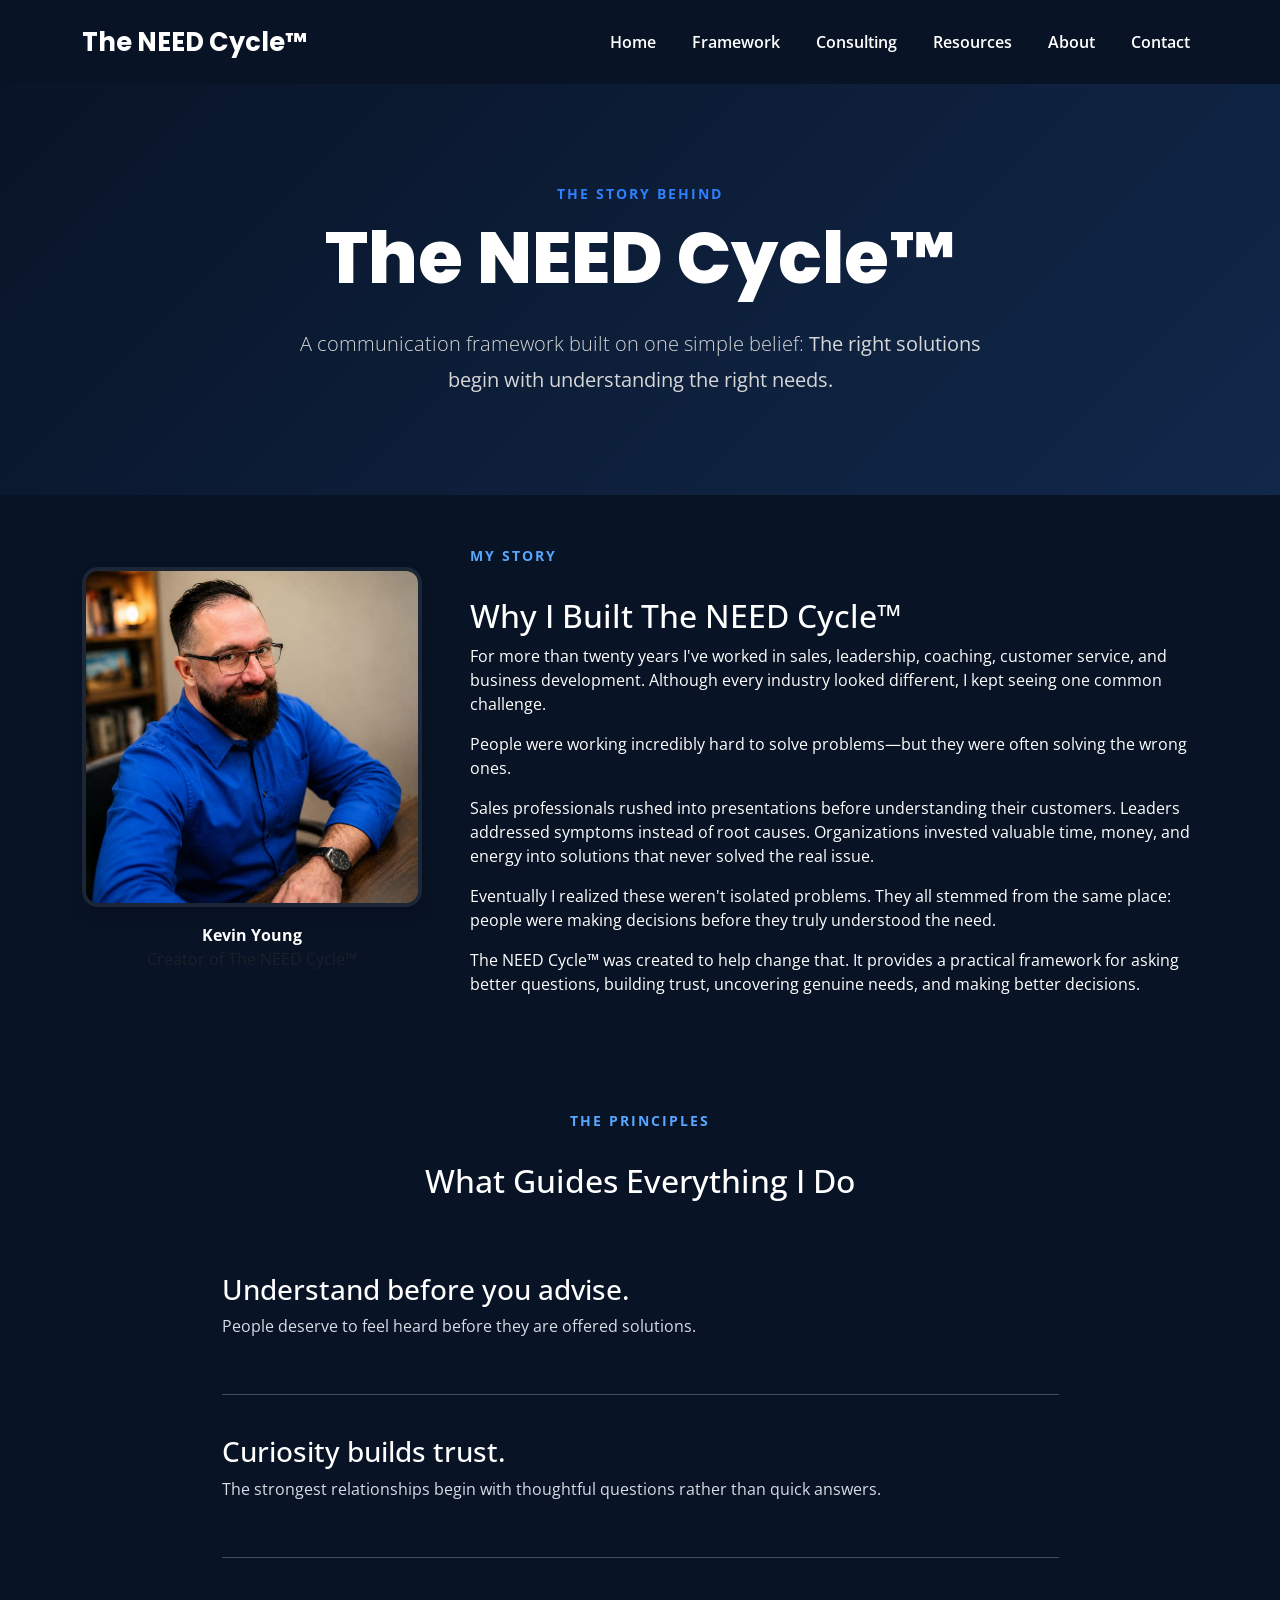
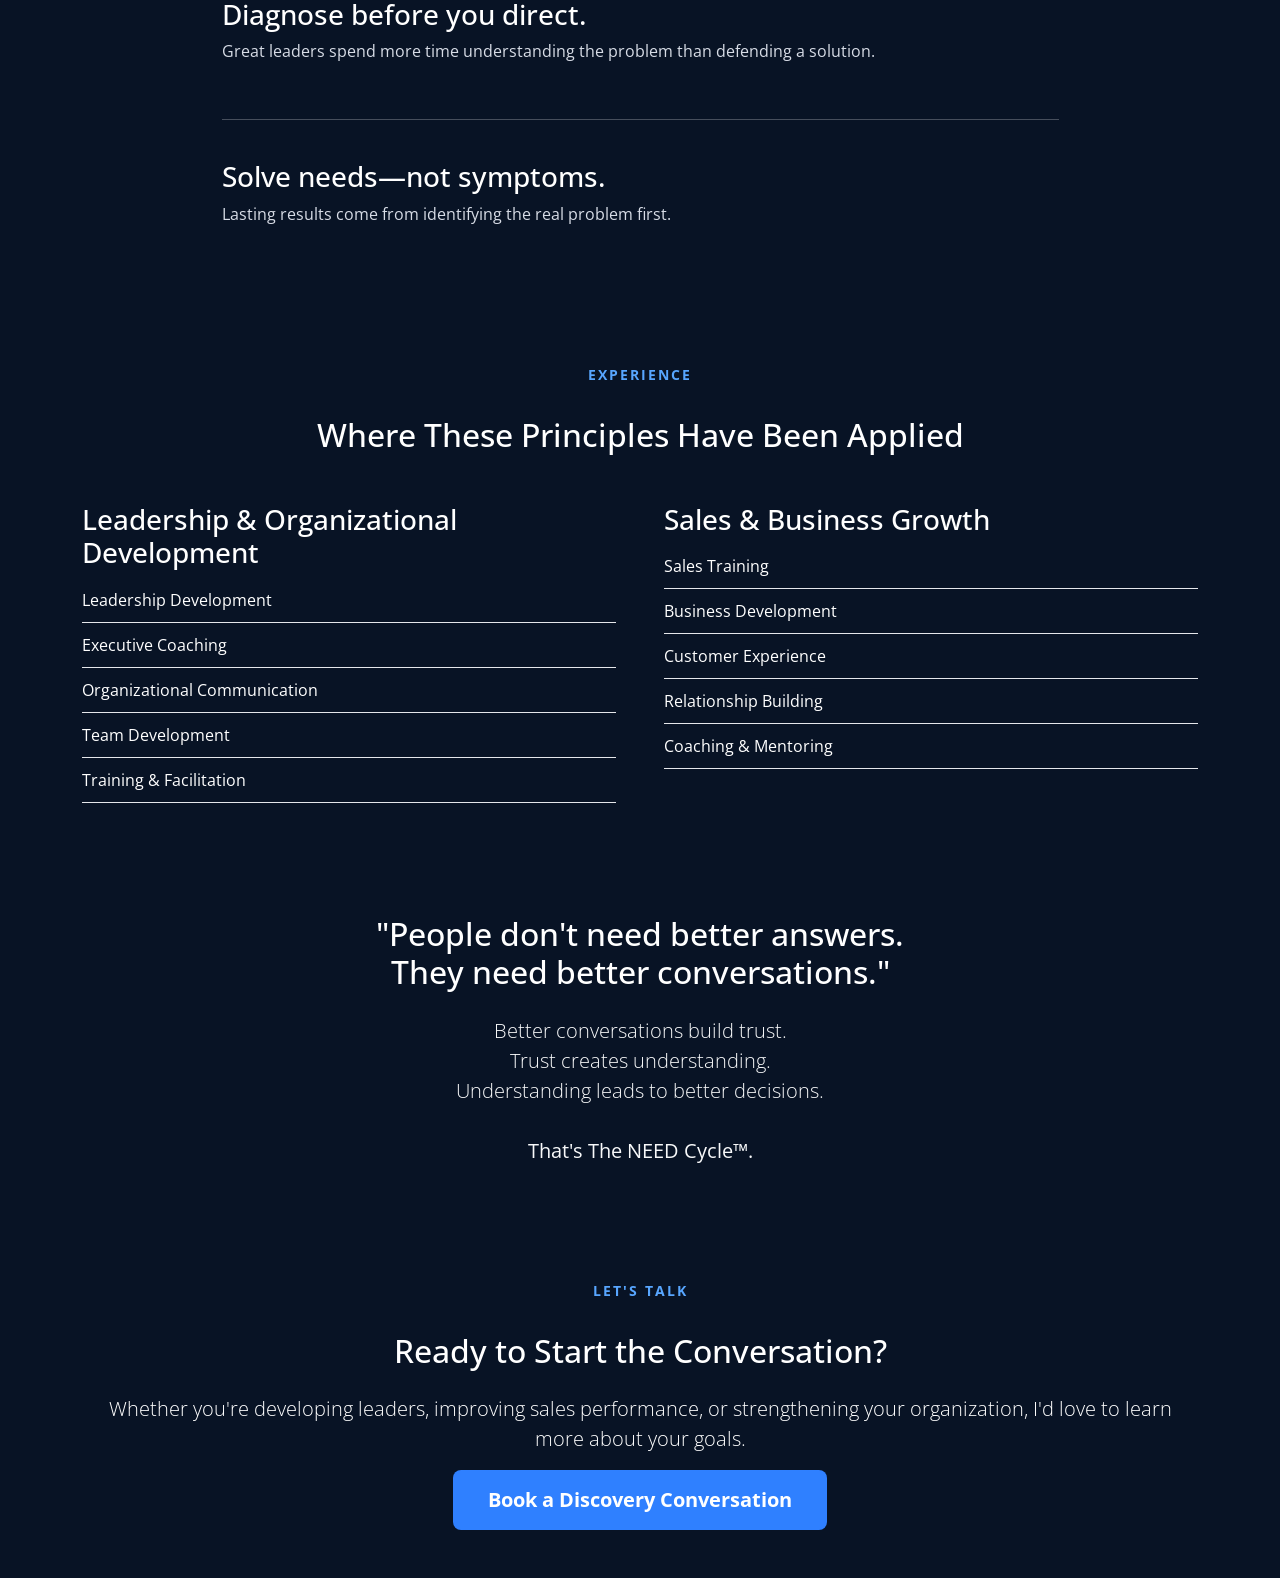
==== about.html @ b8d54316 "Redesign About page" ====
<!DOCTYPE html><html lang="en"><head><meta charset="UTF-8"><meta name="viewport" content="width=device-width,initial-scale=1"><title>About | The NEED Cycle™</title><link href="https://cdn.jsdelivr.net/npm/bootstrap@5.3.7/dist/css/bootstrap.min.css" rel="stylesheet"><link href="https://fonts.googleapis.com/css2?family=Poppins:wght@300;400;600;700;800&family=Open+Sans:wght@300;400;600&display=swap" rel="stylesheet"><link rel="stylesheet" href="styles.css"></head><body><nav class="navbar navbar-expand-lg navbar-dark fixed-top"><div class="container"><a class="navbar-brand fw-bold" href="index.html">The NEED Cycle™</a><button class="navbar-toggler" type="button" data-bs-toggle="collapse" data-bs-target="#navbar"><span class="navbar-toggler-icon"></span></button><div class="collapse navbar-collapse" id="navbar"><ul class="navbar-nav ms-auto"><li class="nav-item"><a class="nav-link" href="index.html">Home</a></li><li class="nav-item"><a class="nav-link" href="framework.html">Framework</a></li><li class="nav-item"><a class="nav-link" href="consulting.html">Consulting</a></li><li class="nav-item"><a class="nav-link" href="resources.html">Resources</a></li><li class="nav-item"><a class="nav-link active" href="about.html">About</a></li><li class="nav-item"><a class="nav-link" href="contact.html">Contact</a></li></ul></div></div></nav><section class="hero hero-sm"><div class="container"><div class="row justify-content-center text-center"><div class="col-lg-8"><span class="section-tag mb-3 d-inline-block">THE STORY BEHIND</span><h1>The NEED Cycle™</h1><p class="lead mt-4">A communication framework built on one simple belief: <strong>The right solutions begin with understanding the right needs.</strong></p></div></div></div></section><section class="py-5"><div class="container"><div class="row align-items-center g-5"><div class="col-lg-4 text-center"><img src="images/kevin-young.jpg" alt="Kevin Young" class="img-fluid rounded-4 shadow about-photo"><p class="mt-3 mb-0 fw-bold">Kevin Young</p><p class="text-muted">Creator of The NEED Cycle™</p></div><div class="col-lg-8"><span class="section-tag">MY STORY</span><h2 class="mt-3">Why I Built The NEED Cycle™</h2><p>For more than twenty years I've worked in sales, leadership, coaching, customer service, and business development. Although every industry looked different, I kept seeing one common challenge.</p><p>People were working incredibly hard to solve problems—but they were often solving the wrong ones.</p><p>Sales professionals rushed into presentations before understanding their customers. Leaders addressed symptoms instead of root causes. Organizations invested valuable time, money, and energy into solutions that never solved the real issue.</p><p>Eventually I realized these weren't isolated problems. They all stemmed from the same place: people were making decisions before they truly understood the need.</p><p>The NEED Cycle™ was created to help change that. It provides a practical framework for asking better questions, building trust, uncovering genuine needs, and making better decisions.</p></div></div></div></section><section class="py-5" style="background:#081325;"><div class="container"><div class="text-center mb-5"><span class="section-tag">THE PRINCIPLES</span><h2 class="mt-3 text-white">What Guides Everything I Do</h2></div><div class="col-lg-9 mx-auto"><div class="belief-item"><h3>Understand before you advise.</h3><p>People deserve to feel heard before they are offered solutions.</p></div><hr><div class="belief-item"><h3>Curiosity builds trust.</h3><p>The strongest relationships begin with thoughtful questions rather than quick answers.</p></div><hr><div class="belief-item"><h3>Diagnose before you direct.</h3><p>Great leaders spend more time understanding the problem than defending a solution.</p></div><hr><div class="belief-item"><h3>Solve needs—not symptoms.</h3><p>Lasting results come from identifying the real problem first.</p></div></div></div></section><section class="py-5"><div class="container"><div class="text-center mb-5"><span class="section-tag">EXPERIENCE</span><h2 class="mt-3">Where These Principles Have Been Applied</h2></div><div class="row g-5"><div class="col-lg-6"><h3>Leadership & Organizational Development</h3><ul class="experience-list"><li>Leadership Development</li><li>Executive Coaching</li><li>Organizational Communication</li><li>Team Development</li><li>Training & Facilitation</li></ul></div><div class="col-lg-6"><h3>Sales & Business Growth</h3><ul class="experience-list"><li>Sales Training</li><li>Business Development</li><li>Customer Experience</li><li>Relationship Building</li><li>Coaching & Mentoring</li></ul></div></div></div></section><section class="py-5 text-center" style="background:#081325;"><div class="container"><div class="col-lg-8 mx-auto"><h2 class="text-white mb-4">"People don't need better answers.<br>They need better conversations."</h2><p class="lead text-light">Better conversations build trust.<br>Trust creates understanding.<br>Understanding leads to better decisions.<br><br><strong>That's The NEED Cycle™.</strong></p></div></div></section><section class="py-5"><div class="container text-center"><span class="section-tag">LET'S TALK</span><h2 class="mt-3">Ready to Start the Conversation?</h2><p class="lead mt-4">Whether you're developing leaders, improving sales performance, or strengthening your organization, I'd love to learn more about your goals.</p><a href="contact.html" class="btn btn-primary btn-lg">Book a Discovery Conversation</a></div></section><script src="https://cdn.jsdelivr.net/npm/bootstrap@5.3.7/dist/js/bootstrap.bundle.min.js"></script></body></html>
---- styles.css ----
/* ==========================
   GENERAL
========================== */

body{

    margin:0;

    font-family:'Open Sans',sans-serif;

    background:#081325;

    color:white;

}

/* ==========================
   NAVIGATION
========================== */

.navbar{

    background:#081325;

    padding:18px 0;

}

.navbar-brand{

    font-family:'Poppins',sans-serif;

    font-size:1.6rem;

    font-weight:700;

}

.nav-link{

    color:white !important;

    margin-left:20px;

    font-weight:600;

}

.nav-link:hover{

    color:#2F80FF !important;

}

/* ==========================
   HERO
========================== */

.hero{

    min-height:100vh;

    display:flex;

    align-items:center;

    background:linear-gradient(135deg,#081325,#11284B);

    padding-top:100px;

}

.hero h1{

    font-family:'Poppins',sans-serif;

    font-size:4.5rem;

    font-weight:800;

    line-height:1.05;

    margin-bottom:30px;

}

.hero span{

    color:#2F80FF;

}

.hero p{

    color:#d7d7d7;

    font-size:1.25rem;

    line-height:1.8;

}

.btn-primary{

    background:#2F80FF;

    border:none;

    padding:15px 35px;

    font-weight:700;

}

.btn-primary:hover{

    background:#1E6CE5;

}

.btn-outline-light{

    padding:15px 35px;

    font-weight:700;

}

.cycle-placeholder{

    border:2px dashed rgba(255,255,255,.3);

    border-radius:20px;

    padding:80px 40px;

}

.cycle-placeholder h2{

    font-family:'Poppins',sans-serif;

    font-weight:700;

}

/* ==========================
   HERO IMAGE
========================== */

.hero-wheel{
    max-width:520px;
    width:100%;
    display:block;
    border-radius:50%;
    padding:0;
    background:transparent;
    box-shadow:
        0 0 35px rgba(47,128,255,.20),
        0 20px 45px rgba(0,0,0,.35);
    transition:all .35s ease;
}

.hero-wheel:hover{

    transform:translateY(-8px) scale(1.02);

    box-shadow:
        0 0 55px rgba(47,128,255,.45),
        0 35px 80px rgba(0,0,0,.55);

}

/*=================================================
    WHAT IS THE NEED CYCLE
==================================================*/

#about-framework{

    background:#122544;

    padding:80px 0 100px;

    color:white;

}

.section-divider{

    width:140px;

    height:4px;

    background:linear-gradient(90deg,#3d7eff,#19bfd3);

    border-radius:10px;

    margin:0 auto 45px;

}

.section-heading{

    text-align:center;

    margin-bottom:45px;

}

.section-tag{

    display:inline-block;

    color:#58a6ff;

    font-weight:700;

    letter-spacing:2px;

    font-size:.85rem;

    margin-bottom:15px;

}

.section-heading h2{

    font-size:3rem;

    font-weight:800;

    margin-bottom:15px;

}

.section-subtitle{

    font-size:1.3rem;

    color:#cbd5e1;

}

.framework-intro{

    max-width:850px;

    margin:0 auto 60px;

    text-align:center;

}

.framework-intro p{

    color:#dbe5f3;

    font-size:1.15rem;

    line-height:1.9;

}

/* ==========================
   FLIP CARDS
========================== */

.flip-card{

    perspective:1200px;

    height:430px;

    cursor:pointer;

}

.flip-card-inner{

    position:relative;

    width:100%;

    height:100%;

    transition:transform .7s;

    transform-style:preserve-3d;

}

.flip-card.flipped .flip-card-inner{

    transform:rotateY(180deg);

}

.flip-card-front,
.flip-card-back{

    position:absolute;

    width:100%;

    height:100%;

    border-radius:20px;

    padding:28px;

    backface-visibility:hidden;

    -webkit-backface-visibility:hidden;

    display:flex;

    flex-direction:column;

    justify-content:center;

    align-items:center;

    text-align:center;

    box-shadow:0 18px 45px rgba(0,0,0,.25);

}

.flip-card-front{

    background:white;

    color:#16314f;

}

.flip-card-back{

    background:linear-gradient(135deg,#1c4da1,#2F80FF);

    color:white;

    transform:rotateY(180deg);

    justify-content:flex-start;

    align-items:flex-start;

    text-align:left;

}

.need-icon{

    font-size:3.5rem;

    margin-bottom:20px;

}

.flip-card h3{

    font-family:'Poppins',sans-serif;

    font-size:1.7rem;

    font-weight:700;

    margin-bottom:15px;

}

.flip-card p{

    line-height:1.7;

}

.flip-hint{

    margin-top:auto;

    padding-top:25px;

    font-size:.9rem;

    font-weight:600;

    color:#2F80FF;

}

.flip-card-back .flip-hint{

    color:white;

}

.mini-title{

    text-transform:uppercase;

    letter-spacing:2px;

    font-size:.75rem;

    font-weight:700;

    opacity:.8;

    margin-bottom:4px;

}

.flip-card-back ul{

    margin:12px 0;

    padding-left:18px;

}

.flip-card-back li{

    margin-bottom:8px;

    line-height:1.5;

}

.quote{

    margin-top:12px;

    font-style:italic;

    font-size:.95rem;

    line-height:1.4;

    opacity:.9;

    border-top:1px solid rgba(255,255,255,.3);

    padding-top:12px;

}

.flip-card:hover{

    transform:translateY(-8px);

    transition:.25s;

}

.flip-card:focus-visible{

    outline:3px solid #58a6ff;

    outline-offset:6px;

}

@media (max-width:991px){

    .flip-card{

        height:470px;

    }

}

@media (max-width:767px){

    .flip-card{

        height:500px;

    }

}

/*=================================================
    LESSON COMPLETE PANEL
==================================================*/

.lesson-complete{

    max-width:900px;

    margin:70px auto 0;

    padding:55px;

    border-radius:24px;

    text-align:center;

    background:linear-gradient(135deg,#12305d,#2F80FF);

    box-shadow:0 25px 60px rgba(0,0,0,.35);

    opacity:0;

    transform:translateY(40px);

    transition:all .6s ease;

    pointer-events:none;

}

.lesson-complete.show{

    opacity:1;

    transform:translateY(0);

    pointer-events:auto;

}

.completion-icon{

    font-size:4rem;

    margin-bottom:20px;

}

.lesson-complete h3{

    font-family:'Poppins',sans-serif;

    font-size:2.3rem;

    font-weight:700;

    margin-bottom:20px;

}

.lesson-complete p{

    color:#eef4ff;

    font-size:1.15rem;

    line-height:1.8;

    max-width:650px;

    margin:0 auto 18px;

}

.lesson-complete .btn{

    margin-top:25px;

    padding:16px 40px;

    font-weight:700;

}

/* ==========================================
   CONSULTING PAGE
========================================== */

.service-card{

    background:#ffffff;
    border-radius:20px;
    padding:40px;
    text-align:center;
    box-shadow:0 15px 35px rgba(0,0,0,.15);
    transition:.3s ease;
    height:100%;

}

.service-card:hover{

    transform:translateY(-8px);

}

.service-icon{

    font-size:3rem;
    margin-bottom:20px;

}

.service-card h3{

    color:#1d3557;
    font-weight:700;
    margin-bottom:15px;

}

.service-card p{

    color:#555;
    line-height:1.7;
    margin:0;

}

.hero-sm{min-height:55vh;display:flex;align-items:center;}
.about-photo{max-width:360px;width:100%;border:4px solid rgba(255,255,255,.08);box-shadow:0 20px 50px rgba(0,0,0,.35);}
.belief-item{padding:24px 0;}
.belief-item h3{color:#fff;}
.belief-item p{color:#d7dce6;}
.experience-list{list-style:none;padding-left:0;}
.experience-list li{padding:10px 0;border-bottom:1px solid #e5e7eb;}
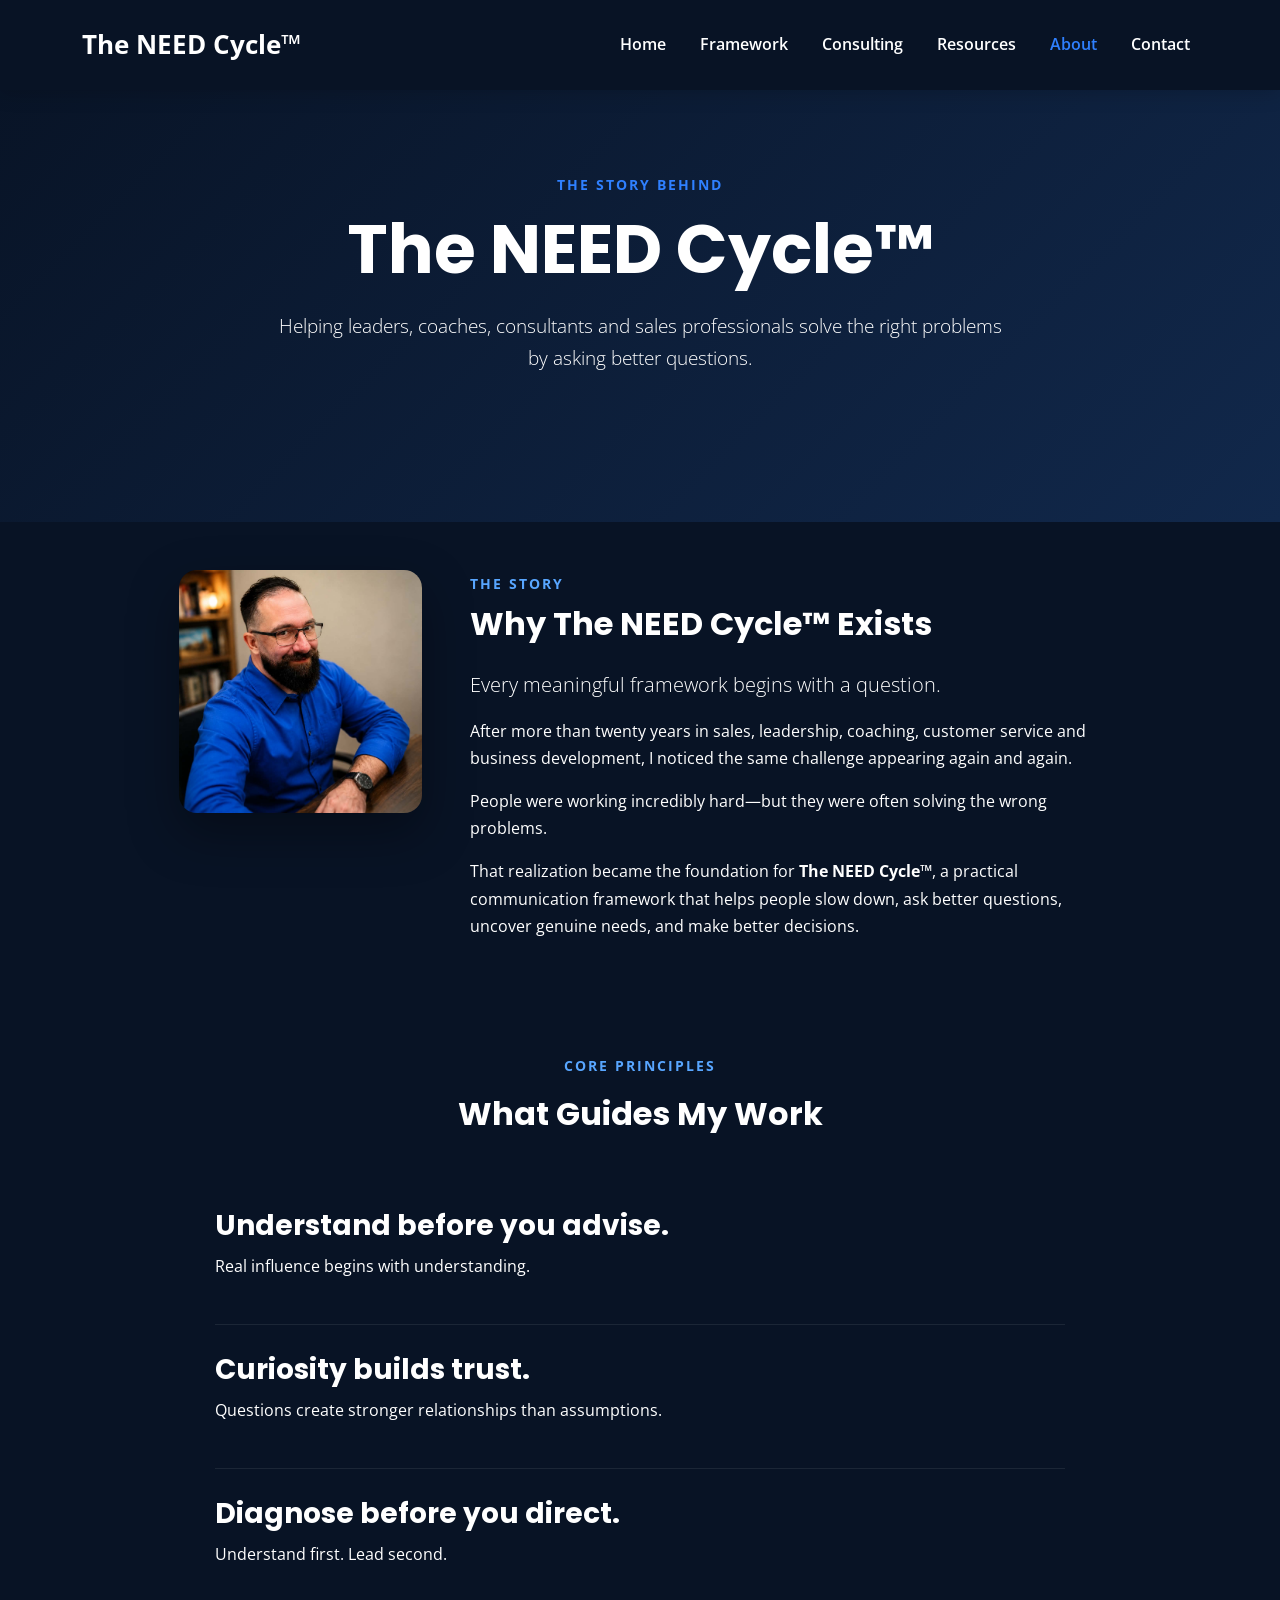
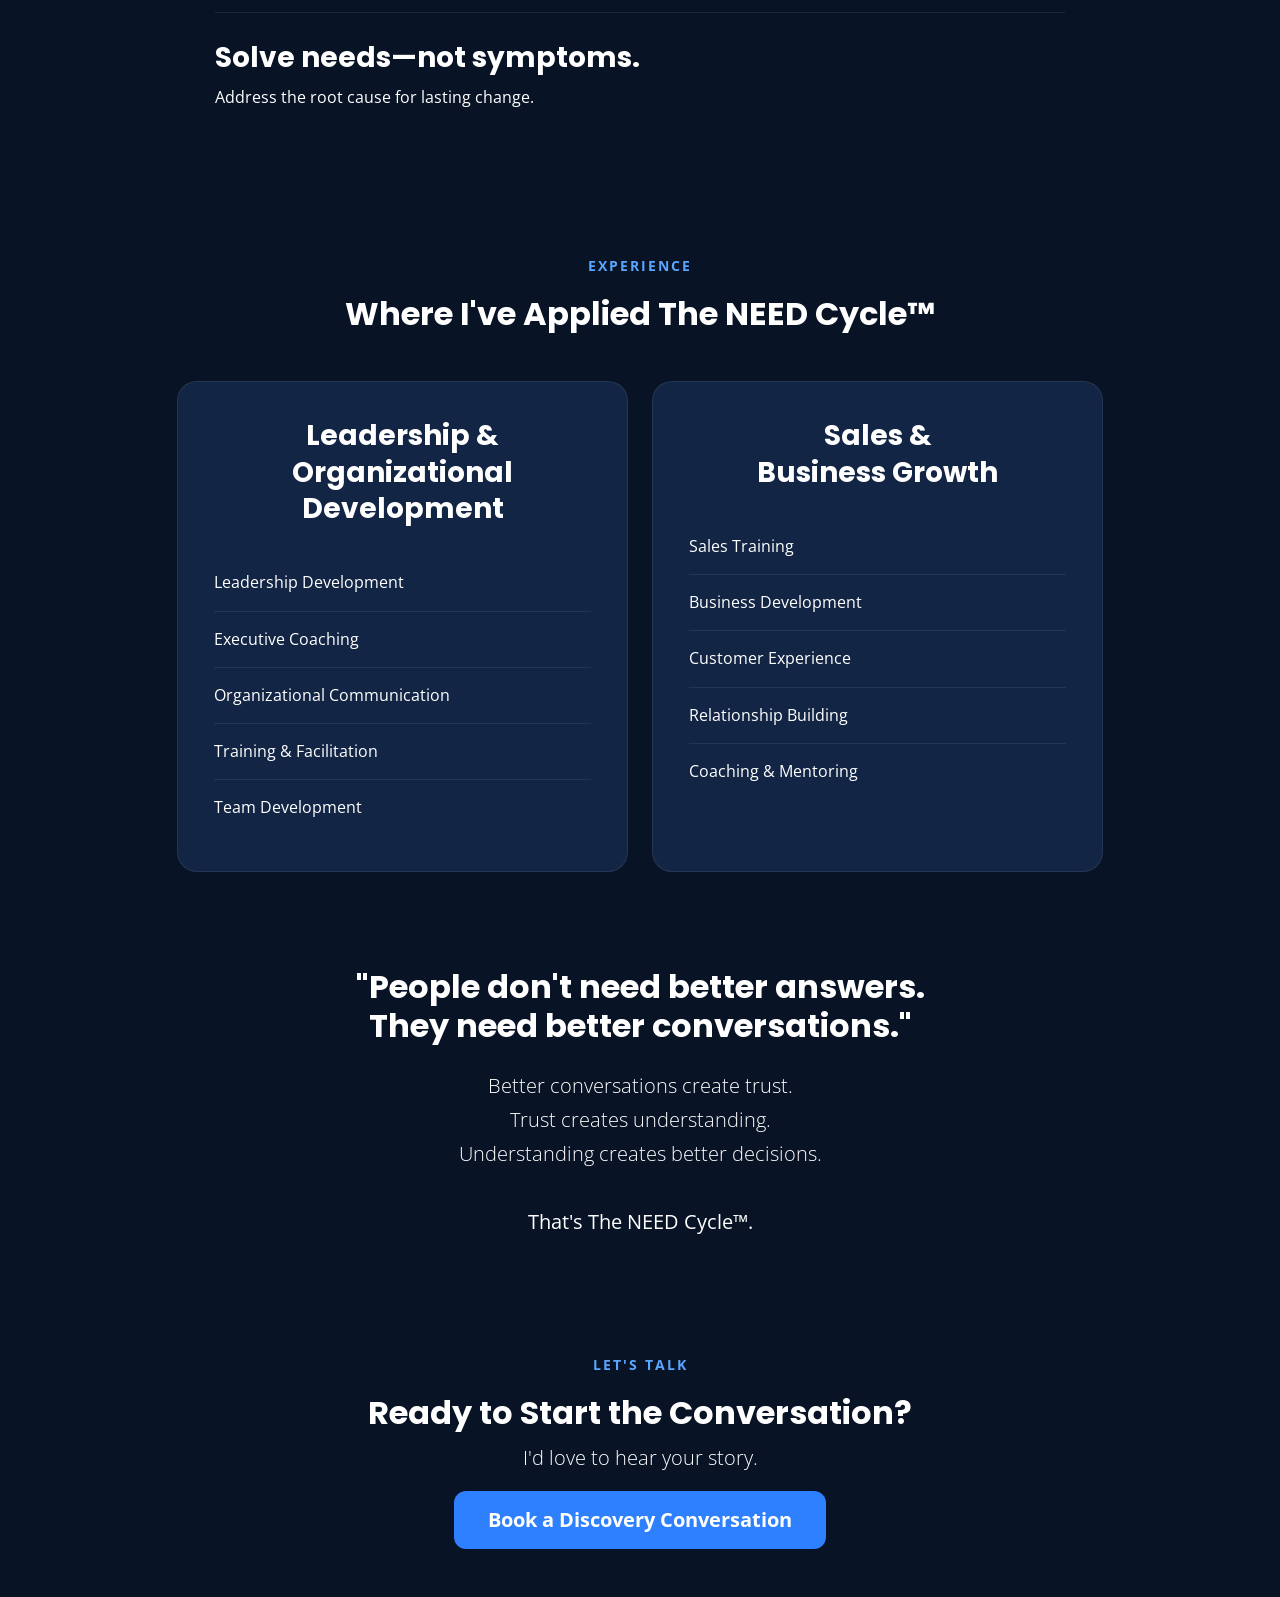
==== commit 08a39dda: "Complete website pages, resources, framework and redesigned contact page" ====
--- a/about.html
+++ b/about.html
@@ -1 +1,145 @@
-<!DOCTYPE html><html lang="en"><head><meta charset="UTF-8"><meta name="viewport" content="width=device-width,initial-scale=1"><title>About | The NEED Cycle™</title><link href="https://cdn.jsdelivr.net/npm/bootstrap@5.3.7/dist/css/bootstrap.min.css" rel="stylesheet"><link href="https://fonts.googleapis.com/css2?family=Poppins:wght@300;400;600;700;800&family=Open+Sans:wght@300;400;600&display=swap" rel="stylesheet"><link rel="stylesheet" href="styles.css"></head><body><nav class="navbar navbar-expand-lg navbar-dark fixed-top"><div class="container"><a class="navbar-brand fw-bold" href="index.html">The NEED Cycle™</a><button class="navbar-toggler" type="button" data-bs-toggle="collapse" data-bs-target="#navbar"><span class="navbar-toggler-icon"></span></button><div class="collapse navbar-collapse" id="navbar"><ul class="navbar-nav ms-auto"><li class="nav-item"><a class="nav-link" href="index.html">Home</a></li><li class="nav-item"><a class="nav-link" href="framework.html">Framework</a></li><li class="nav-item"><a class="nav-link" href="consulting.html">Consulting</a></li><li class="nav-item"><a class="nav-link" href="resources.html">Resources</a></li><li class="nav-item"><a class="nav-link active" href="about.html">About</a></li><li class="nav-item"><a class="nav-link" href="contact.html">Contact</a></li></ul></div></div></nav><section class="hero hero-sm"><div class="container"><div class="row justify-content-center text-center"><div class="col-lg-8"><span class="section-tag mb-3 d-inline-block">THE STORY BEHIND</span><h1>The NEED Cycle™</h1><p class="lead mt-4">A communication framework built on one simple belief: <strong>The right solutions begin with understanding the right needs.</strong></p></div></div></div></section><section class="py-5"><div class="container"><div class="row align-items-center g-5"><div class="col-lg-4 text-center"><img src="images/kevin-young.jpg" alt="Kevin Young" class="img-fluid rounded-4 shadow about-photo"><p class="mt-3 mb-0 fw-bold">Kevin Young</p><p class="text-muted">Creator of The NEED Cycle™</p></div><div class="col-lg-8"><span class="section-tag">MY STORY</span><h2 class="mt-3">Why I Built The NEED Cycle™</h2><p>For more than twenty years I've worked in sales, leadership, coaching, customer service, and business development. Although every industry looked different, I kept seeing one common challenge.</p><p>People were working incredibly hard to solve problems—but they were often solving the wrong ones.</p><p>Sales professionals rushed into presentations before understanding their customers. Leaders addressed symptoms instead of root causes. Organizations invested valuable time, money, and energy into solutions that never solved the real issue.</p><p>Eventually I realized these weren't isolated problems. They all stemmed from the same place: people were making decisions before they truly understood the need.</p><p>The NEED Cycle™ was created to help change that. It provides a practical framework for asking better questions, building trust, uncovering genuine needs, and making better decisions.</p></div></div></div></section><section class="py-5" style="background:#081325;"><div class="container"><div class="text-center mb-5"><span class="section-tag">THE PRINCIPLES</span><h2 class="mt-3 text-white">What Guides Everything I Do</h2></div><div class="col-lg-9 mx-auto"><div class="belief-item"><h3>Understand before you advise.</h3><p>People deserve to feel heard before they are offered solutions.</p></div><hr><div class="belief-item"><h3>Curiosity builds trust.</h3><p>The strongest relationships begin with thoughtful questions rather than quick answers.</p></div><hr><div class="belief-item"><h3>Diagnose before you direct.</h3><p>Great leaders spend more time understanding the problem than defending a solution.</p></div><hr><div class="belief-item"><h3>Solve needs—not symptoms.</h3><p>Lasting results come from identifying the real problem first.</p></div></div></div></section><section class="py-5"><div class="container"><div class="text-center mb-5"><span class="section-tag">EXPERIENCE</span><h2 class="mt-3">Where These Principles Have Been Applied</h2></div><div class="row g-5"><div class="col-lg-6"><h3>Leadership & Organizational Development</h3><ul class="experience-list"><li>Leadership Development</li><li>Executive Coaching</li><li>Organizational Communication</li><li>Team Development</li><li>Training & Facilitation</li></ul></div><div class="col-lg-6"><h3>Sales & Business Growth</h3><ul class="experience-list"><li>Sales Training</li><li>Business Development</li><li>Customer Experience</li><li>Relationship Building</li><li>Coaching & Mentoring</li></ul></div></div></div></section><section class="py-5 text-center" style="background:#081325;"><div class="container"><div class="col-lg-8 mx-auto"><h2 class="text-white mb-4">"People don't need better answers.<br>They need better conversations."</h2><p class="lead text-light">Better conversations build trust.<br>Trust creates understanding.<br>Understanding leads to better decisions.<br><br><strong>That's The NEED Cycle™.</strong></p></div></div></section><section class="py-5"><div class="container text-center"><span class="section-tag">LET'S TALK</span><h2 class="mt-3">Ready to Start the Conversation?</h2><p class="lead mt-4">Whether you're developing leaders, improving sales performance, or strengthening your organization, I'd love to learn more about your goals.</p><a href="contact.html" class="btn btn-primary btn-lg">Book a Discovery Conversation</a></div></section><script src="https://cdn.jsdelivr.net/npm/bootstrap@5.3.7/dist/js/bootstrap.bundle.min.js"></script></body></html>+<!DOCTYPE html>
+<html lang="en">
+<head>
+<meta charset="UTF-8">
+<meta name="viewport" content="width=device-width, initial-scale=1.0">
+<title>About | The NEED Cycle™</title>
+
+<link href="https://cdn.jsdelivr.net/npm/bootstrap@5.3.7/dist/css/bootstrap.min.css" rel="stylesheet">
+<link href="https://fonts.googleapis.com/css2?family=Poppins:wght@300;400;600;700;800&family=Open+Sans:wght@300;400;600&display=swap" rel="stylesheet">
+<link rel="stylesheet" href="styles.css">
+</head>
+<body>
+
+<nav class="navbar navbar-expand-lg navbar-dark fixed-top">
+<div class="container">
+<a class="navbar-brand fw-bold" href="index.html">The NEED Cycle™</a>
+
+<button class="navbar-toggler" type="button" data-bs-toggle="collapse" data-bs-target="#navbar">
+<span class="navbar-toggler-icon"></span>
+</button>
+
+<div class="collapse navbar-collapse" id="navbar">
+<ul class="navbar-nav ms-auto">
+<li class="nav-item"><a class="nav-link" href="index.html">Home</a></li>
+<li class="nav-item"><a class="nav-link" href="framework.html">Framework</a></li>
+<li class="nav-item"><a class="nav-link" href="consulting.html">Consulting</a></li>
+<li class="nav-item"><a class="nav-link" href="resources.html">Resources</a></li>
+<li class="nav-item"><a class="nav-link active" href="about.html">About</a></li>
+<li class="nav-item"><a class="nav-link" href="contact.html">Contact</a></li>
+</ul>
+</div>
+</div>
+</nav>
+
+<section class="hero hero-sm">
+<div class="container">
+<div class="row justify-content-center text-center">
+<div class="col-lg-8">
+<span class="section-tag">THE STORY BEHIND</span>
+<h1 class="mt-3">The NEED Cycle™</h1>
+<p class="lead mt-4">Helping leaders, coaches, consultants and sales professionals solve the right problems by asking better questions.</p>
+</div>
+</div>
+</div>
+</section>
+
+<section class="py-5">
+<div class="container">
+<div class="row justify-content-center align-items-start g-5">
+
+<div class="col-lg-3 text-center">
+<img src="images/kevin-young.jpg" class="img-fluid about-photo" alt="Kevin Young">
+</div>
+
+<div class="col-lg-7">
+<span class="section-tag">THE STORY</span>
+<h2 class="mt-2 mb-4">Why The NEED Cycle™ Exists</h2>
+
+<p class="lead">Every meaningful framework begins with a question.</p>
+
+<p>After more than twenty years in sales, leadership, coaching, customer service and business development, I noticed the same challenge appearing again and again.</p>
+
+<p>People were working incredibly hard—but they were often solving the wrong problems.</p>
+
+<p>That realization became the foundation for <strong>The NEED Cycle™</strong>, a practical communication framework that helps people slow down, ask better questions, uncover genuine needs, and make better decisions.</p>
+</div>
+
+</div>
+</div>
+</section>
+
+<section class="py-5 about-dark">
+<div class="container">
+<div class="text-center mb-5">
+<span class="section-tag">CORE PRINCIPLES</span>
+<h2 class="text-white mt-3">What Guides My Work</h2>
+</div>
+
+<div class="principles">
+<div class="belief-item"><h3>Understand before you advise.</h3><p>Real influence begins with understanding.</p></div>
+<div class="belief-item"><h3>Curiosity builds trust.</h3><p>Questions create stronger relationships than assumptions.</p></div>
+<div class="belief-item"><h3>Diagnose before you direct.</h3><p>Understand first. Lead second.</p></div>
+<div class="belief-item"><h3>Solve needs—not symptoms.</h3><p>Address the root cause for lasting change.</p></div>
+</div>
+</div>
+</section>
+
+<section class="py-5">
+<div class="container">
+<div class="text-center mb-5">
+<span class="section-tag">EXPERIENCE</span>
+<h2 class="mt-3">Where I've Applied The NEED Cycle™</h2>
+</div>
+
+<div class="row justify-content-center g-4">
+
+<div class="col-lg-5">
+<div class="expertise-card">
+<h3>Leadership &<br>Organizational Development</h3>
+<ul class="experience-list">
+<li>Leadership Development</li>
+<li>Executive Coaching</li>
+<li>Organizational Communication</li>
+<li>Training & Facilitation</li>
+<li>Team Development</li>
+</ul>
+</div>
+</div>
+
+<div class="col-lg-5">
+<div class="expertise-card">
+<h3>Sales &<br>Business Growth</h3>
+<ul class="experience-list">
+<li>Sales Training</li>
+<li>Business Development</li>
+<li>Customer Experience</li>
+<li>Relationship Building</li>
+<li>Coaching & Mentoring</li>
+</ul>
+</div>
+</div>
+
+</div>
+</div>
+</section>
+
+<section class="py-5 about-dark text-center">
+<div class="container">
+<h2>"People don't need better answers.<br>They need better conversations."</h2>
+<p class="lead mt-4">Better conversations create trust.<br>Trust creates understanding.<br>Understanding creates better decisions.<br><br><strong>That's The NEED Cycle™.</strong></p>
+</div>
+</section>
+
+<section class="py-5 text-center">
+<div class="container">
+<span class="section-tag">LET'S TALK</span>
+<h2 class="mt-3">Ready to Start the Conversation?</h2>
+<p class="lead">I'd love to hear your story.</p>
+<a href="contact.html" class="btn btn-primary btn-lg">Book a Discovery Conversation</a>
+</div>
+</section>
+
+<script src="https://cdn.jsdelivr.net/npm/bootstrap@5.3.7/dist/js/bootstrap.bundle.min.js"></script>
+</body>
+</html>
--- a/styles.css
+++ b/styles.css
@@ -1,620 +1,34 @@
-/* ==========================
-   GENERAL
-========================== */
+/* Full rewritten stylesheet */
 
-body{
-
-    margin:0;
-
-    font-family:'Open Sans',sans-serif;
-
-    background:#081325;
-
-    color:white;
-
-}
-
-/* ==========================
-   NAVIGATION
-========================== */
-
-.navbar{
-
-    background:#081325;
-
-    padding:18px 0;
-
-}
-
-.navbar-brand{
-
-    font-family:'Poppins',sans-serif;
-
-    font-size:1.6rem;
-
-    font-weight:700;
-
-}
-
-.nav-link{
-
-    color:white !important;
-
-    margin-left:20px;
-
-    font-weight:600;
-
-}
-
-.nav-link:hover{
-
-    color:#2F80FF !important;
-
-}
-
-/* ==========================
-   HERO
-========================== */
-
-.hero{
-
-    min-height:100vh;
-
-    display:flex;
-
-    align-items:center;
-
-    background:linear-gradient(135deg,#081325,#11284B);
-
-    padding-top:100px;
-
-}
-
-.hero h1{
-
-    font-family:'Poppins',sans-serif;
-
-    font-size:4.5rem;
-
-    font-weight:800;
-
-    line-height:1.05;
-
-    margin-bottom:30px;
-
-}
-
-.hero span{
-
-    color:#2F80FF;
-
-}
-
-.hero p{
-
-    color:#d7d7d7;
-
-    font-size:1.25rem;
-
-    line-height:1.8;
-
-}
-
-.btn-primary{
-
-    background:#2F80FF;
-
-    border:none;
-
-    padding:15px 35px;
-
-    font-weight:700;
-
-}
-
-.btn-primary:hover{
-
-    background:#1E6CE5;
-
-}
-
-.btn-outline-light{
-
-    padding:15px 35px;
-
-    font-weight:700;
-
-}
-
-.cycle-placeholder{
-
-    border:2px dashed rgba(255,255,255,.3);
-
-    border-radius:20px;
-
-    padding:80px 40px;
-
-}
-
-.cycle-placeholder h2{
-
-    font-family:'Poppins',sans-serif;
-
-    font-weight:700;
-
-}
-
-/* ==========================
-   HERO IMAGE
-========================== */
-
-.hero-wheel{
-    max-width:520px;
-    width:100%;
-    display:block;
-    border-radius:50%;
-    padding:0;
-    background:transparent;
-    box-shadow:
-        0 0 35px rgba(47,128,255,.20),
-        0 20px 45px rgba(0,0,0,.35);
-    transition:all .35s ease;
-}
-
-.hero-wheel:hover{
-
-    transform:translateY(-8px) scale(1.02);
-
-    box-shadow:
-        0 0 55px rgba(47,128,255,.45),
-        0 35px 80px rgba(0,0,0,.55);
-
-}
-
-/*=================================================
-    WHAT IS THE NEED CYCLE
-==================================================*/
-
-#about-framework{
-
-    background:#122544;
-
-    padding:80px 0 100px;
-
-    color:white;
-
-}
-
-.section-divider{
-
-    width:140px;
-
-    height:4px;
-
-    background:linear-gradient(90deg,#3d7eff,#19bfd3);
-
-    border-radius:10px;
-
-    margin:0 auto 45px;
-
-}
-
-.section-heading{
-
-    text-align:center;
-
-    margin-bottom:45px;
-
-}
-
-.section-tag{
-
-    display:inline-block;
-
-    color:#58a6ff;
-
-    font-weight:700;
-
-    letter-spacing:2px;
-
-    font-size:.85rem;
-
-    margin-bottom:15px;
-
-}
-
-.section-heading h2{
-
-    font-size:3rem;
-
-    font-weight:800;
-
-    margin-bottom:15px;
-
-}
-
-.section-subtitle{
-
-    font-size:1.3rem;
-
-    color:#cbd5e1;
-
-}
-
-.framework-intro{
-
-    max-width:850px;
-
-    margin:0 auto 60px;
-
-    text-align:center;
-
-}
-
-.framework-intro p{
-
-    color:#dbe5f3;
-
-    font-size:1.15rem;
-
-    line-height:1.9;
-
-}
-
-/* ==========================
-   FLIP CARDS
-========================== */
-
-.flip-card{
-
-    perspective:1200px;
-
-    height:430px;
-
-    cursor:pointer;
-
-}
-
-.flip-card-inner{
-
-    position:relative;
-
-    width:100%;
-
-    height:100%;
-
-    transition:transform .7s;
-
-    transform-style:preserve-3d;
-
-}
-
-.flip-card.flipped .flip-card-inner{
-
-    transform:rotateY(180deg);
-
-}
-
-.flip-card-front,
-.flip-card-back{
-
-    position:absolute;
-
-    width:100%;
-
-    height:100%;
-
-    border-radius:20px;
-
-    padding:28px;
-
-    backface-visibility:hidden;
-
-    -webkit-backface-visibility:hidden;
-
-    display:flex;
-
-    flex-direction:column;
-
-    justify-content:center;
-
-    align-items:center;
-
-    text-align:center;
-
-    box-shadow:0 18px 45px rgba(0,0,0,.25);
-
-}
-
-.flip-card-front{
-
-    background:white;
-
-    color:#16314f;
-
-}
-
-.flip-card-back{
-
-    background:linear-gradient(135deg,#1c4da1,#2F80FF);
-
-    color:white;
-
-    transform:rotateY(180deg);
-
-    justify-content:flex-start;
-
-    align-items:flex-start;
-
-    text-align:left;
-
-}
-
-.need-icon{
-
-    font-size:3.5rem;
-
-    margin-bottom:20px;
-
-}
-
-.flip-card h3{
-
-    font-family:'Poppins',sans-serif;
-
-    font-size:1.7rem;
-
-    font-weight:700;
-
-    margin-bottom:15px;
-
-}
-
-.flip-card p{
-
-    line-height:1.7;
-
-}
-
-.flip-hint{
-
-    margin-top:auto;
-
-    padding-top:25px;
-
-    font-size:.9rem;
-
-    font-weight:600;
-
-    color:#2F80FF;
-
-}
-
-.flip-card-back .flip-hint{
-
-    color:white;
-
-}
-
-.mini-title{
-
-    text-transform:uppercase;
-
-    letter-spacing:2px;
-
-    font-size:.75rem;
-
-    font-weight:700;
-
-    opacity:.8;
-
-    margin-bottom:4px;
-
-}
-
-.flip-card-back ul{
-
-    margin:12px 0;
-
-    padding-left:18px;
-
-}
-
-.flip-card-back li{
-
-    margin-bottom:8px;
-
-    line-height:1.5;
-
-}
-
-.quote{
-
-    margin-top:12px;
-
-    font-style:italic;
-
-    font-size:.95rem;
-
-    line-height:1.4;
-
-    opacity:.9;
-
-    border-top:1px solid rgba(255,255,255,.3);
-
-    padding-top:12px;
-
-}
-
-.flip-card:hover{
-
-    transform:translateY(-8px);
-
-    transition:.25s;
-
-}
-
-.flip-card:focus-visible{
-
-    outline:3px solid #58a6ff;
-
-    outline-offset:6px;
-
-}
-
-@media (max-width:991px){
-
-    .flip-card{
-
-        height:470px;
-
-    }
-
-}
-
-@media (max-width:767px){
-
-    .flip-card{
-
-        height:500px;
-
-    }
-
-}
-
-/*=================================================
-    LESSON COMPLETE PANEL
-==================================================*/
-
-.lesson-complete{
-
-    max-width:900px;
-
-    margin:70px auto 0;
-
-    padding:55px;
-
-    border-radius:24px;
-
-    text-align:center;
-
-    background:linear-gradient(135deg,#12305d,#2F80FF);
-
-    box-shadow:0 25px 60px rgba(0,0,0,.35);
-
-    opacity:0;
-
-    transform:translateY(40px);
-
-    transition:all .6s ease;
-
-    pointer-events:none;
-
-}
-
-.lesson-complete.show{
-
-    opacity:1;
-
-    transform:translateY(0);
-
-    pointer-events:auto;
-
-}
-
-.completion-icon{
-
-    font-size:4rem;
-
-    margin-bottom:20px;
-
-}
-
-.lesson-complete h3{
-
-    font-family:'Poppins',sans-serif;
-
-    font-size:2.3rem;
-
-    font-weight:700;
-
-    margin-bottom:20px;
-
-}
-
-.lesson-complete p{
-
-    color:#eef4ff;
-
-    font-size:1.15rem;
-
-    line-height:1.8;
-
-    max-width:650px;
-
-    margin:0 auto 18px;
-
-}
-
-.lesson-complete .btn{
-
-    margin-top:25px;
-
-    padding:16px 40px;
-
-    font-weight:700;
-
-}
-
-/* ==========================================
-   CONSULTING PAGE
-========================================== */
-
-.service-card{
-
-    background:#ffffff;
-    border-radius:20px;
-    padding:40px;
-    text-align:center;
-    box-shadow:0 15px 35px rgba(0,0,0,.15);
-    transition:.3s ease;
-    height:100%;
-
-}
-
-.service-card:hover{
-
-    transform:translateY(-8px);
-
-}
-
-.service-icon{
-
-    font-size:3rem;
-    margin-bottom:20px;
-
-}
-
-.service-card h3{
-
-    color:#1d3557;
-    font-weight:700;
-    margin-bottom:15px;
-
-}
-
-.service-card p{
-
-    color:#555;
-    line-height:1.7;
-    margin:0;
-
-}
-
-.hero-sm{min-height:55vh;display:flex;align-items:center;}
-.about-photo{max-width:360px;width:100%;border:4px solid rgba(255,255,255,.08);box-shadow:0 20px 50px rgba(0,0,0,.35);}
-.belief-item{padding:24px 0;}
-.belief-item h3{color:#fff;}
-.belief-item p{color:#d7dce6;}
-.experience-list{list-style:none;padding-left:0;}
-.experience-list li{padding:10px 0;border-bottom:1px solid #e5e7eb;}+*{margin:0;padding:0;box-sizing:border-box}
+html{scroll-behavior:smooth}
+body{font-family:'Open Sans',sans-serif;background:#081325;color:#fff;line-height:1.7}
+img{max-width:100%;display:block}
+a{text-decoration:none}
+h1,h2,h3,h4,h5,h6{font-family:'Poppins',sans-serif;font-weight:700}
+.navbar{background:#081325;padding:18px 0;box-shadow:0 2px 20px rgba(0,0,0,.18)}
+.navbar-brand{font-size:1.6rem;font-weight:800}
+.nav-link{color:#fff!important;margin-left:18px;font-weight:600}
+.nav-link:hover,.nav-link.active{color:#2F80FF!important}
+.hero{min-height:100vh;display:flex;align-items:center;background:linear-gradient(135deg,#081325,#11284B);padding:120px 0 80px}
+.hero-sm{min-height:58vh}
+.hero h1{font-size:4.25rem;line-height:1.05}.hero span{color:#2F80FF}.hero p,.hero .lead{font-size:1.2rem}
+.btn{border-radius:12px;padding:14px 34px;font-weight:700}.btn-primary{background:#2F80FF;border:none}.btn-primary:hover{background:#1d6de8}
+.section-tag{display:inline-block;color:#58a6ff;font-size:.85rem;font-weight:700;letter-spacing:2px;text-transform:uppercase}
+#about-framework{background:#122544;padding:90px 0}
+.framework-intro{max-width:850px;margin:auto;text-align:center}
+.flip-card{perspective:1200px;height:430px}.flip-card-inner{position:relative;width:100%;height:100%;transform-style:preserve-3d;transition:.7s}.flip-card.flipped .flip-card-inner{transform:rotateY(180deg)}
+.flip-card-front,.flip-card-back{position:absolute;inset:0;border-radius:20px;padding:30px;display:flex;flex-direction:column;justify-content:center;align-items:center;backface-visibility:hidden;box-shadow:0 18px 40px rgba(0,0,0,.25)}
+.flip-card-front{background:#fff;color:#17324f}.flip-card-back{background:linear-gradient(135deg,#1b4da1,#2F80FF);color:#fff;transform:rotateY(180deg);align-items:flex-start;text-align:left}
+.need-icon{font-size:3.2rem;margin-bottom:18px}
+.service-card{background:#fff;border-radius:20px;padding:40px;height:100%;text-align:center;box-shadow:0 15px 35px rgba(0,0,0,.18)}
+.service-card:hover{transform:translateY(-8px)}
+.service-card h3{color:#17324f}.service-card p{color:#555}.service-icon{font-size:3rem;margin-bottom:20px}
+.about-dark{background:#081325}.about-photo{width:100%;max-width:300px;margin:auto;border-radius:18px;box-shadow:0 20px 50px rgba(0,0,0,.35)}
+.principles{max-width:850px;margin:auto}.belief-item{padding:28px 0;border-bottom:1px solid rgba(255,255,255,.08)}.belief-item:last-child{border-bottom:none}.belief-item h3{color:#fff;margin-bottom:10px}
+.expertise-card{background:#122544;border:1px solid rgba(255,255,255,.08);border-radius:20px;padding:36px;height:100%}
+.expertise-card h3{text-align:center;margin-bottom:28px;color:#fff;line-height:1.3}
+.experience-list{list-style:none;padding:0;margin:0}.experience-list li{padding:14px 0;border-bottom:1px solid rgba(255,255,255,.08)}.experience-list li:last-child{border-bottom:none}
+.lesson-complete{max-width:900px;margin:70px auto 0;padding:50px;border-radius:24px;background:linear-gradient(135deg,#12305d,#2F80FF);text-align:center;opacity:0;transform:translateY(40px);transition:.5s}.lesson-complete.show{opacity:1;transform:none}
+@media(max-width:991px){.hero{min-height:auto;padding:140px 0 80px}.hero h1{font-size:3.2rem}.flip-card{height:470px}}
+@media(max-width:768px){.hero h1{font-size:2.6rem}h2{font-size:2rem}.nav-link{margin-left:0}.flip-card{height:510px}.about-photo{margin-bottom:35px}.expertise-card{margin-bottom:20px}}
